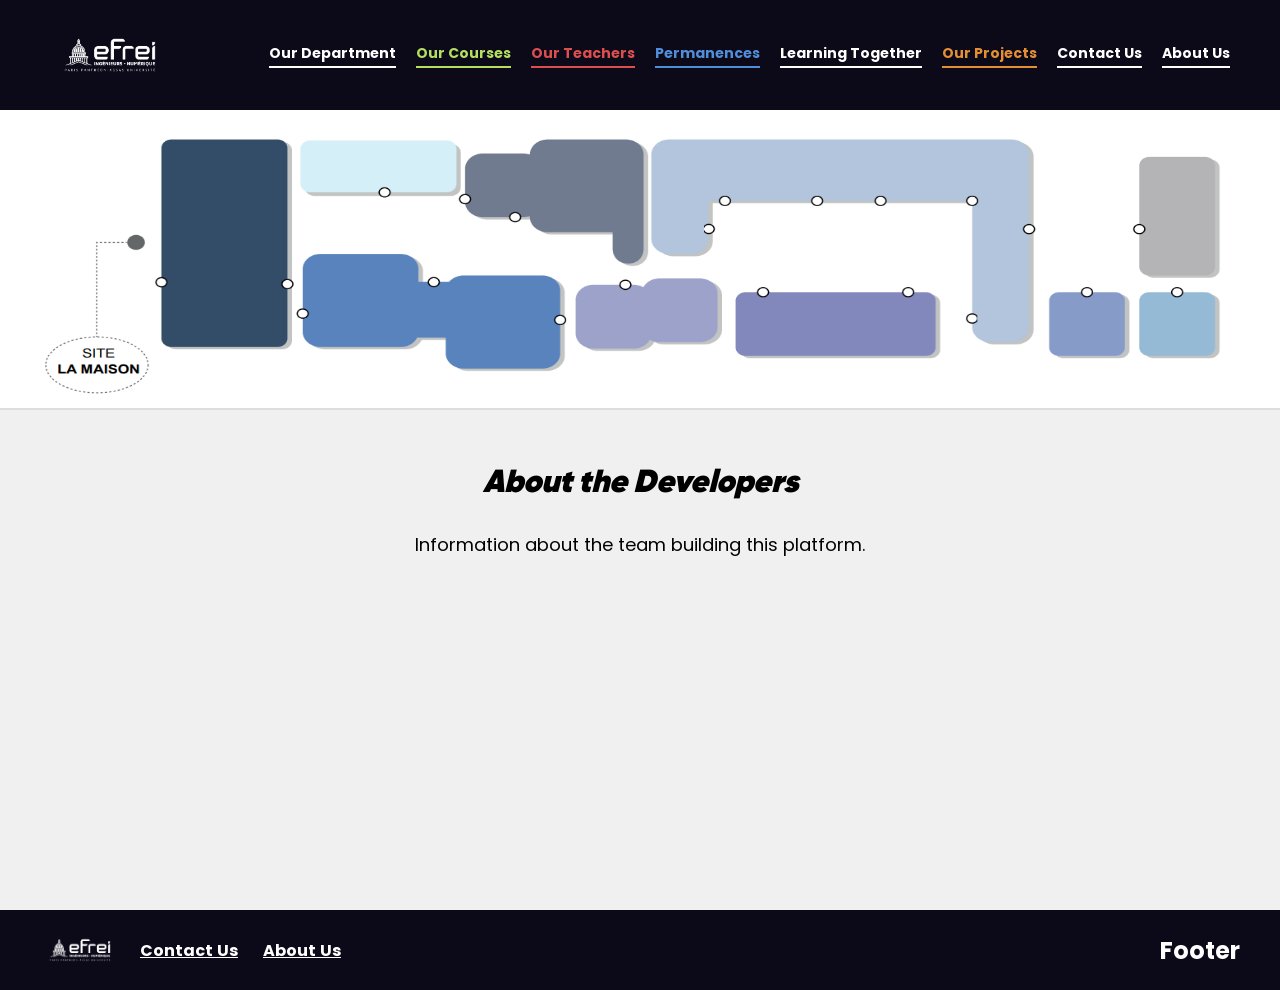
==== about.html @ 65ad8d37 "feat: implement dynamic content loading system via data-text attributes and inject into global navig" ====
<!DOCTYPE html>
<html lang="en">
<head>
    <meta charset="UTF-8">
    <meta name="viewport" content="width=device-width, initial-scale=1.0">
    <title>About Us - Computer Science Department</title>
    <link rel="stylesheet" href="css/style.css">
    <link href="https://fonts.googleapis.com/css2?family=Inter:wght@400;700;800;900&display=swap" rel="stylesheet">
</head>
<body>

    <!-- Header -->
    <header>
        <a href="index.html" class="header-logo"><img src="assets/images/Logo-Efrei-Blanc.png" alt="efrei logo"></a>
        <nav>
            <a href="index.html" class="link-dept" data-text="global.navDept">Our Department</a>
            <a href="courses.html" class="link-courses" data-text="global.navCourses">Our Courses</a>
            <a href="teachers.html" class="link-teachers" data-text="global.navTeachers">Our Teachers</a>
            <a href="permanences.html" class="link-permanences" data-text="global.navPermanences">Permanences</a>
            <a href="learning.html" class="link-learning" data-text="global.navLearning">Learning Together</a>
            <a href="projects.html" class="link-projects" data-text="global.navProjects">Our Projects</a>
            <a href="contact.html" class="link-contact" data-text="global.navContact">Contact Us</a>
            <a href="about.html" class="link-about" data-text="global.navAbout">About Us</a>
        </nav>
    </header>

    <!-- Map Section -->
    <div class="map-section">
        <div class="map-placeholder"></div>
    </div>

    <!-- Main Content -->
    <div class="main-content" style="min-height: 50vh;">
        <h1 class="page-main-title" data-text="about.mainTitle">About the Developers</h1>
        <p style="text-align: center; font-size: 18px; margin-top: 20px;" data-text="about.description">Information about the team building this platform.</p>
    </div>

    <!-- Footer -->
    <footer>
        <div class="footer-left">
            <a href="index.html" class="header-logo"><img src="assets/images/Logo-Efrei-Blanc.png" alt="efrei logo" style="height: 40px;"></a>
            <div class="footer-links">
                <a href="contact.html">Contact Us</a>
                <a href="about.html">About Us</a>
            </div>
        </div>
        <div class="footer-logo-text">Footer</div>
    </footer>

    <script src="js/content.js"></script>
    <script src="js/loader.js"></script>
</body>
</html>
---- css/style.css ----
@font-face {
    font-family: 'Poppins';
    src: url('../assets/Fonts/02_POPPINS/Poppins-Regular.ttf') format('truetype');
    font-weight: normal;
    font-style: normal;
}

@font-face {
    font-family: 'Poppins';
    src: url('../assets/Fonts/02_POPPINS/Poppins-Bold.ttf') format('truetype');
    font-weight: bold;
    font-style: normal;
}

@font-face {
    font-family: 'Gilroy';
    src: url('../assets/Fonts/01_GILROY/Gilroy-Bold.otf') format('opentype');
    font-weight: bold;
    font-style: normal;
}

@font-face {
    font-family: 'Gilroy';
    src: url('../assets/Fonts/01_GILROY/Gilroy-Heavy.otf') format('opentype');
    font-weight: 900;
    font-style: normal;
}

* {
    box-sizing: border-box;
    margin: 0;
    padding: 0;
}

body {
    background-color: #f0f0f0; /* Light gray from the PDF */
    color: #000;
    font-family: 'Poppins', sans-serif;
}

h1, h2, h3, h4, h5, h6, .page-main-title, .section-title, .courses-title, .teachers-title, .learning-title, .projects-title {
    font-family: 'Gilroy', sans-serif;
}

/* Header */
header {
    background-color: #0c0919; /* Dark navy */
    display: flex;
    align-items: center;
    padding: 25px 50px;
    justify-content: space-between;
    animation: slideDownFade 0.8s ease-out;
}

.header-logo {
    display: flex;
    align-items: center;
    gap: 10px;
    color: white;
}

.header-logo img {
    height: 60px; /* Increased logo size */
    transition: transform 0.3s ease;
}

.header-logo img:hover {
    transform: scale(1.05);
}

.header-logo svg {
    width: 40px;
    height: 40px;
}

.logo-text {
    font-size: 24px;
    font-weight: 800;
    letter-spacing: -0.5px;
}

nav {
    display: flex;
    gap: 20px;
}

nav a {
    text-decoration: none;
    font-weight: 700;
    font-size: 14px;
    padding-bottom: 4px;
    position: relative;
}

nav a::after {
    content: '';
    position: absolute;
    left: 0;
    bottom: 0;
    height: 2px;
    width: 100%;
}

.link-dept { color: white; }
.link-dept::after { background-color: white; }
.link-courses { color: #b4df5f; }
.link-courses::after { background-color: #b4df5f; }
.link-teachers { color: #dd4f4f; }
.link-teachers::after { background-color: #dd4f4f; }
.link-permanences { color: #518eda; }
.link-permanences::after { background-color: #518eda; }
.link-learning { color: white; }
.link-learning::after { background-color: white; }
.link-projects { color: #e58f35; }
.link-projects::after { background-color: #e58f35; }
.link-contact { color: white; }
.link-contact::after { background-color: white; }
.link-about { color: white; }
.link-about::after { background-color: white; }

/* Interactive Map Section */
.map-section {
    background-color: #ffffff;
    padding: 0;
    width: 100vw;
    position: relative;
    border-bottom: 2px solid #ddd;
    text-align: center;
    height: 300px;
    animation: fadeUp 1s ease-out;
    overflow: hidden;
    left: 50%;
    right: 50%;
    margin-left: -50vw;
    margin-right: -50vw;
}

.map-placeholder {
    width: 100%;
    max-width: 1200px; /* Limit max width for extremely large screens */
    margin: 0 auto;
    height: 100%;
    background: url('../assets/images/MAP_NO_TEXT.png') no-repeat center center;
    background-size: 100% 100%;
    position: relative;
}

/* Map Markers */
.map-marker {
    position: absolute;
    display: flex;
    flex-direction: column;
    align-items: center;
    cursor: pointer;
    text-decoration: none;
    color: #000;
    transform: translate(-50%, -50%);
    transition: transform 0.2s;
}

.map-marker:hover {
    transform: translate(-50%, -50%) scale(1.1);
}

.map-dot {
    width: 15px;
    height: 15px;
    background-color: white;
    border: 2px solid #555;
    border-radius: 50%;
    z-index: 2;
}

.map-line {
    width: 2px;
    height: 30px;
    background-color: #888;
}

.map-label {
    font-size: 12px;
    font-weight: bold;
    font-family: 'Gilroy', sans-serif;
    background-color: rgba(255, 255, 255, 0.8);
    padding: 2px 6px;
    border-radius: 4px;
    white-space: nowrap;
}

/* Common Titles */
.page-main-title {
    font-size: 32px;
    font-style: italic;
    font-weight: 900;
    text-align: center;
    margin: 30px 0;
}

.section-title {
    font-size: 28px;
    font-style: italic;
    font-weight: 900;
    margin: 20px 40px;
}

/* Sections */
.main-content {
    padding: 20px 40px;
    position: relative;
    animation: fadeUp 1s ease-out 0.2s both;
}

.bg-watermark {
    position: absolute;
    left: -100px;
    top: 100px;
    width: 500px;
    height: 500px;
    opacity: 0.03;
    pointer-events: none;
}

/* Home Page specific */
.home-cards {
    display: flex;
    flex-direction: column;
    gap: 15px;
    max-width: 600px;
    margin-left: 40px;
}

.home-card {
    background-color: #e2e2e2;
    padding: 15px 20px;
    border-radius: 8px;
    display: flex;
    align-items: center;
    gap: 15px;
}

.home-card-icon {
    width: 20px;
    height: 20px;
    background-color: #888; /* Placeholder for icon */
    border-radius: 50%;
}

.home-card h3 {
    font-size: 16px;
    margin-bottom: 5px;
}

.home-card p {
    font-size: 14px;
    color: #555;
}

.image-container {
    width: 100%;
    height: 300px;
    background-color: #ccc;
    border-radius: 12px;
    margin: 20px 40px;
    max-width: 800px;
    overflow: hidden;
}

.image-container img {
    width: 100%;
    height: 100%;
    object-fit: cover;
}

/* Permanences specific */
.search-bar {
    margin: 20px 40px;
    padding: 10px 20px;
    border: 2px solid #518eda;
    border-radius: 8px;
    font-size: 16px;
    width: 300px;
    background-color: white;
}

.permanences-layout {
    display: flex;
    gap: 40px;
    padding: 0 40px;
}

.permanences-grid {
    display: grid;
    grid-template-columns: repeat(2, 1fr);
    gap: 15px;
    flex: 1;
}

.course-card {
    background-color: #9cb4d8;
    padding: 20px;
    border-radius: 8px;
}

.course-card.light {
    background-color: #c9d8eb;
}

.course-card h4 {
    font-size: 18px;
    margin-bottom: 10px;
}

.course-card p {
    font-size: 14px;
    font-style: italic;
}

.planning-box {
    flex: 1;
    background-color: #a8c4e6;
    border: 4px solid #6b9bd2;
    border-radius: 12px;
    min-height: 500px;
}

.reserve-btn {
    display: block;
    margin: 30px auto;
    padding: 10px 30px;
    font-size: 20px;
    font-weight: bold;
    border: 2px solid #0c0919;
    border-radius: 8px;
    background: transparent;
    cursor: pointer;
}

/* Projects specific */
.projects-title {
    color: #e58f35;
    text-align: center;
    font-size: 24px;
    margin-bottom: 30px;
    font-style: italic;
    text-decoration: underline;
}

.project-row {
    display: flex;
    background-color: #e2e2e2;
    border-radius: 20px;
    overflow: hidden;
    margin: 20px 40px;
}

.project-img {
    width: 40%;
    background-color: #ccc;
    min-height: 200px;
}

.project-img img {
    width: 100%;
    height: 100%;
    object-fit: cover;
}

.project-info {
    padding: 20px 30px;
    width: 60%;
    position: relative;
}

.project-info h3 {
    font-size: 20px;
    text-decoration: underline;
    margin-bottom: 10px;
}

.btn-orange {
    position: absolute;
    top: 20px;
    right: 20px;
    background-color: #e58f35;
    color: white;
    border: none;
    padding: 8px 20px;
    border-radius: 20px;
    font-weight: bold;
    cursor: pointer;
}

/* Courses specific */
.courses-title {
    color: #b4df5f;
    text-align: center;
    font-size: 28px;
    margin-bottom: 30px;
    font-style: italic;
}

.courses-grid {
    display: grid;
    grid-template-columns: repeat(2, 1fr);
    gap: 30px;
    padding: 0 40px;
}

.course-item {
    background-color: #e2e2e2;
    border-radius: 20px;
    overflow: hidden;
    padding-bottom: 20px;
    text-align: center;
}

.course-item .img-top {
    height: 200px;
    background-color: #ccc;
    margin-bottom: 20px;
}

.course-item .img-top img {
    width: 100%;
    height: 100%;
    object-fit: cover;
}

.course-item h3 {
    font-size: 20px;
    text-decoration: underline;
    text-align: left;
    margin: 0 20px 10px;
}

.course-item p {
    text-align: left;
    margin: 0 20px 20px;
    font-style: italic;
}

.btn-green {
    background-color: #b4df5f;
    color: white;
    border: none;
    padding: 10px 30px;
    border-radius: 20px;
    font-weight: bold;
    cursor: pointer;
}

/* Teachers specific */
.teachers-title {
    color: #dd4f4f;
    text-align: center;
    font-size: 28px;
    margin-bottom: 30px;
    font-style: italic;
}

.teacher-card {
    background-color: #d1d1d1;
    border-radius: 12px;
    margin: 20px 40px;
    padding: 20px;
    position: relative;
}

.teacher-header {
    display: flex;
    align-items: center;
    gap: 20px;
}

.teacher-avatar {
    width: 80px;
    height: 80px;
    border-radius: 50%;
    background-color: #999;
    overflow: hidden;
}

.teacher-avatar img {
    width: 100%;
    height: 100%;
    object-fit: cover;
}

.teacher-info h3 {
    font-size: 24px;
    font-weight: 300;
    text-decoration: underline;
}

.teacher-info p {
    font-style: italic;
    font-size: 14px;
    margin-top: 5px;
}

.teacher-arrow {
    position: absolute;
    right: 30px;
    top: 30px;
    width: 0;
    height: 0;
    border-left: 15px solid transparent;
    border-right: 15px solid transparent;
}

.arrow-down { border-top: 15px solid #999; }
.arrow-up { border-bottom: 15px solid #999; }

.teacher-expanded {
    margin-top: 20px;
    padding-left: 100px;
}

.btn-red {
    background-color: #dd4f4f;
    color: white;
    border: none;
    padding: 10px 20px;
    border-radius: 20px;
    font-weight: bold;
    cursor: pointer;
    margin-top: 20px;
}

/* Learning Together specific */
.learning-title {
    color: #d4b840;
    text-align: center;
    font-size: 28px;
    margin-bottom: 30px;
    font-style: italic;
}

.learning-layout {
    display: flex;
    justify-content: space-between;
    padding: 0 40px;
}

.learning-sidebar {
    width: 200px;
}

.learning-sidebar h4 {
    font-size: 18px;
    font-weight: bold;
    text-decoration: underline;
    margin-bottom: 15px;
}

.learning-sidebar ul {
    list-style: none;
}

.learning-sidebar ul li {
    margin-bottom: 10px;
}

.learning-sidebar ul li a {
    color: #000;
    text-decoration: underline;
    font-style: italic;
}

.learning-main {
    flex: 1;
    margin-left: 40px;
    margin-right: 40px;
    background-color: #a8c4e6;
    border: 4px solid #6b9bd2;
    border-radius: 12px;
    min-height: 400px;
}

.learning-sidebar-right {
    width: 150px;
    text-align: right;
}

/* Footer */
footer {
    background-color: #0c0919;
    color: white;
    display: flex;
    justify-content: space-between;
    align-items: center;
    padding: 20px 40px;
    margin-top: 50px;
}

.footer-left {
    display: flex;
    align-items: center;
    gap: 20px;
}

.footer-links a {
    color: white;
    text-decoration: underline;
    margin-right: 20px;
    font-weight: bold;
}

.footer-logo-text {
    font-size: 24px;
    font-weight: bold;
}

/* Animations */
@keyframes slideDownFade {
    0% { opacity: 0; transform: translateY(-20px); }
    100% { opacity: 1; transform: translateY(0); }
}

@keyframes fadeUp {
    0% { opacity: 0; transform: translateY(30px); }
    100% { opacity: 1; transform: translateY(0); }
}
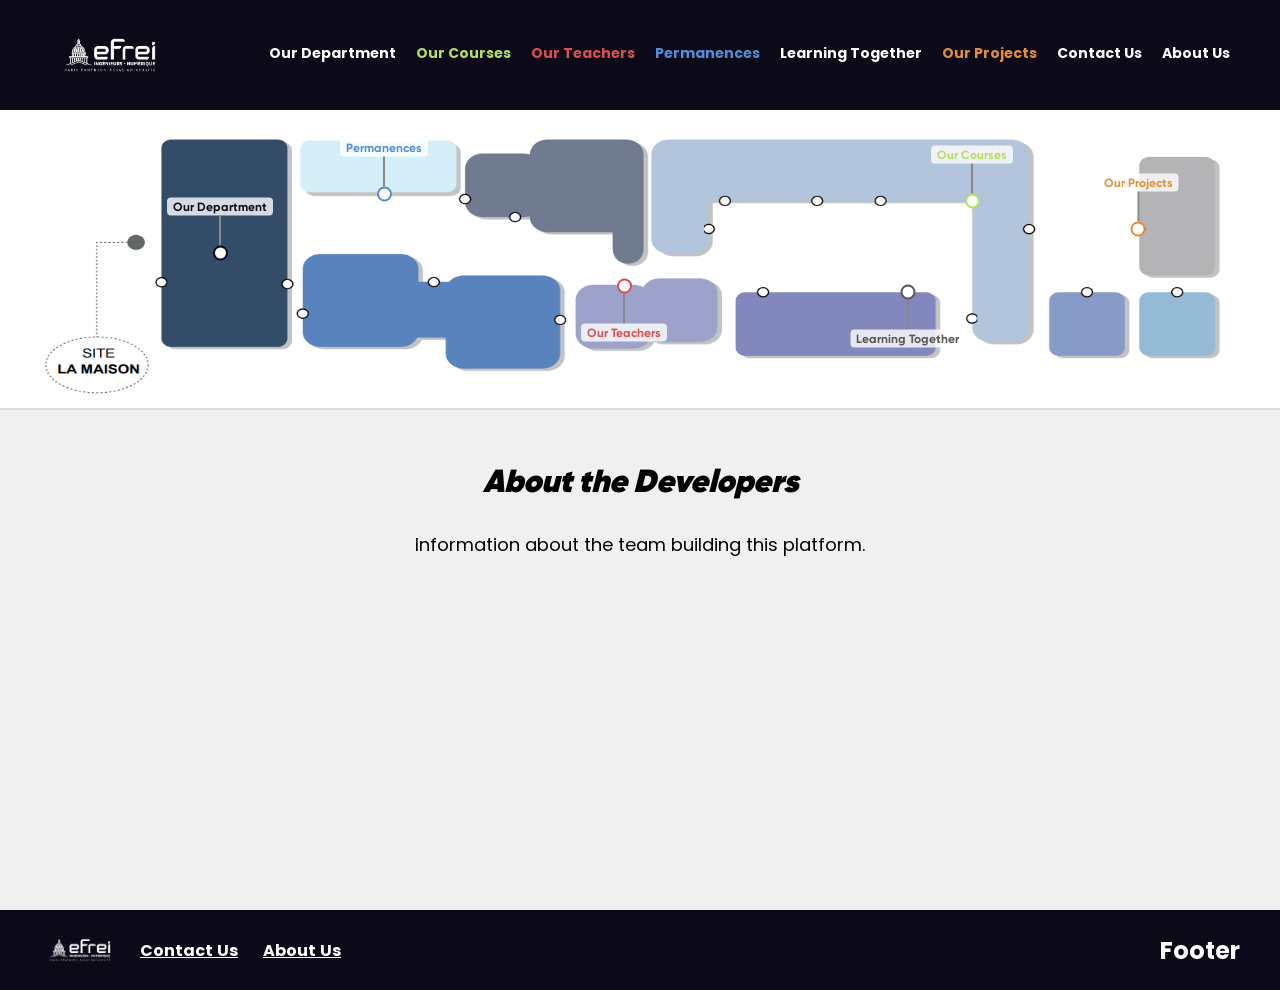
==== commit 29d788f9: "feat: add GitHub activity histogram and define site-wide CSS styles with typography and layout compo" ====
--- a/about.html
+++ b/about.html
@@ -26,8 +26,7 @@
 
     <!-- Map Section -->
     <div class="map-section">
-        <div class="map-placeholder"></div>
-    </div>
+        <div class="map-placeholder"></div>`r`n    </div>
 
     <!-- Main Content -->
     <div class="main-content" style="min-height: 50vh;">
--- a/css/style.css
+++ b/css/style.css
@@ -90,14 +90,25 @@
     font-size: 14px;
     padding-bottom: 4px;
     position: relative;
+    transition: transform 0.2s ease, color 0.2s ease;
+}
+
+nav a:hover {
+    transform: translateY(-2px);
 }
 
 nav a::after {
     content: '';
     position: absolute;
-    left: 0;
+    left: 50%;
     bottom: 0;
     height: 2px;
+    width: 0;
+    transform: translateX(-50%);
+    transition: width 0.3s ease;
+}
+
+nav a:hover::after {
     width: 100%;
 }
 
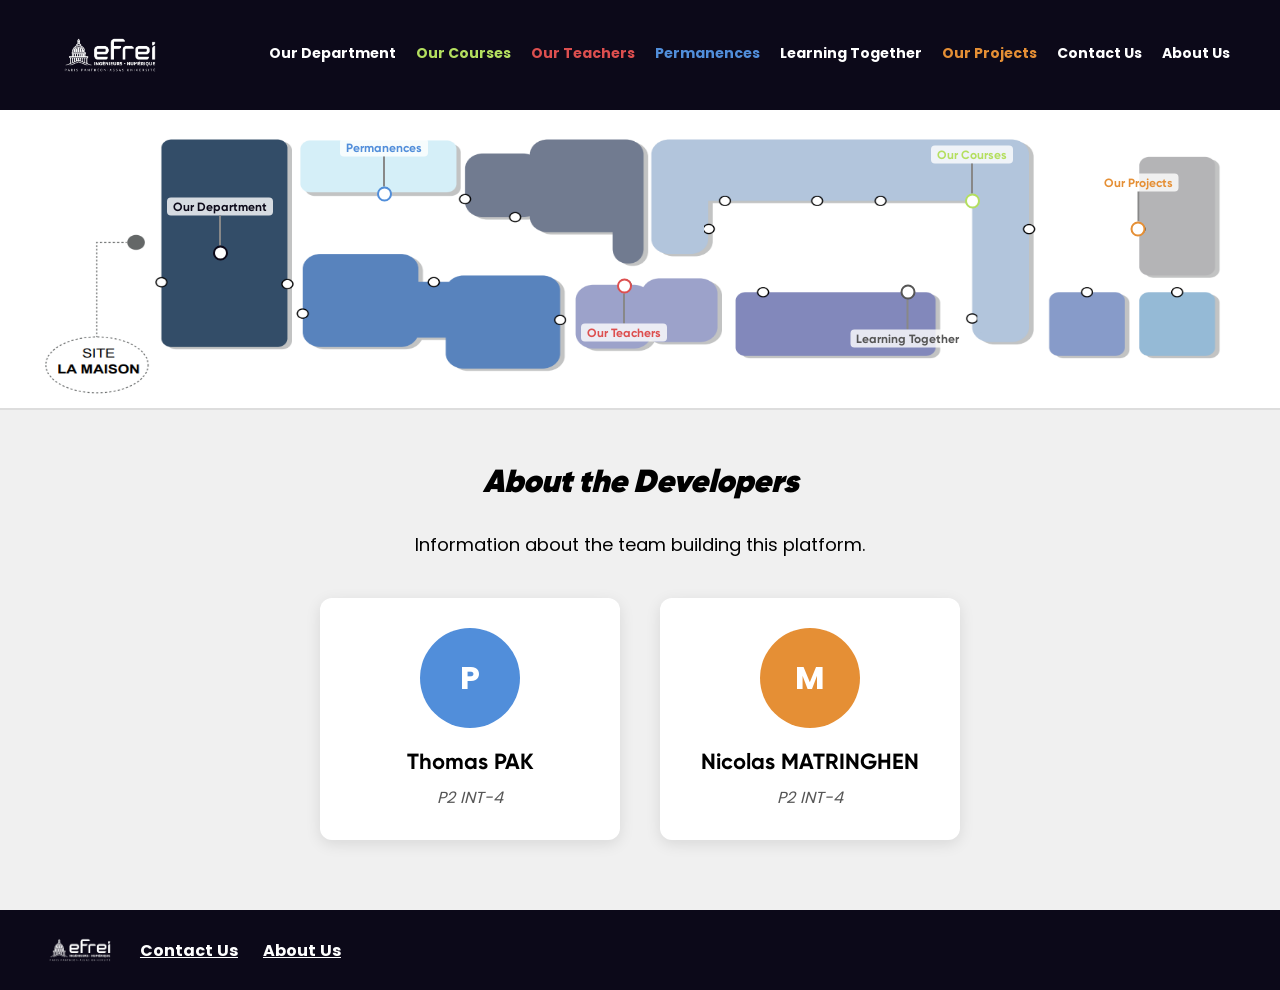
==== commit 7b82fd80: "feat: implement dynamic content loading and update team profile section on about page" ====
--- a/about.html
+++ b/about.html
@@ -1,5 +1,6 @@
 <!DOCTYPE html>
 <html lang="en">
+
 <head>
     <meta charset="UTF-8">
     <meta name="viewport" content="width=device-width, initial-scale=1.0">
@@ -7,6 +8,7 @@
     <link rel="stylesheet" href="css/style.css">
     <link href="https://fonts.googleapis.com/css2?family=Inter:wght@400;700;800;900&display=swap" rel="stylesheet">
 </head>
+
 <body>
 
     <!-- Header -->
@@ -26,18 +28,40 @@
 
     <!-- Map Section -->
     <div class="map-section">
-        <div class="map-placeholder"></div>`r`n    </div>
+        <div class="map-placeholder"></div>`r`n
+    </div>
 
     <!-- Main Content -->
     <div class="main-content" style="min-height: 50vh;">
         <h1 class="page-main-title" data-text="about.mainTitle">About the Developers</h1>
-        <p style="text-align: center; font-size: 18px; margin-top: 20px;" data-text="about.description">Information about the team building this platform.</p>
+        <p style="text-align: center; font-size: 18px; margin-top: 20px; margin-bottom: 40px;"
+            data-text="about.description">Information about the team building this platform.</p>
+
+        <div style="display: flex; justify-content: center; gap: 40px; flex-wrap: wrap; padding: 0 40px;">
+            <div
+                style="background: white; border-radius: 12px; padding: 30px; text-align: center; box-shadow: 0 4px 15px rgba(0,0,0,0.1); width: 300px;">
+                <div
+                    style="width: 100px; height: 100px; border-radius: 50%; background-color: #518eda; margin: 0 auto 20px; display: flex; align-items: center; justify-content: center; color: white; font-weight: bold; font-size: 32px;">
+                    P</div>
+                <h3 style="font-size: 22px; margin-bottom: 10px;">Thomas PAK</h3>
+                <p style="font-style: italic; color: #555;">P2 INT-4</p>
+            </div>
+            <div
+                style="background: white; border-radius: 12px; padding: 30px; text-align: center; box-shadow: 0 4px 15px rgba(0,0,0,0.1); width: 300px;">
+                <div
+                    style="width: 100px; height: 100px; border-radius: 50%; background-color: #e58f35; margin: 0 auto 20px; display: flex; align-items: center; justify-content: center; color: white; font-weight: bold; font-size: 32px;">
+                    M</div>
+                <h3 style="font-size: 22px; margin-bottom: 10px;">Nicolas MATRINGHEN</h3>
+                <p style="font-style: italic; color: #555;">P2 INT-4</p>
+            </div>
+        </div>
     </div>
 
     <!-- Footer -->
     <footer>
         <div class="footer-left">
-            <a href="index.html" class="header-logo"><img src="assets/images/Logo-Efrei-Blanc.png" alt="efrei logo" style="height: 40px;"></a>
+            <a href="index.html" class="header-logo"><img src="assets/images/Logo-Efrei-Blanc.png" alt="efrei logo"
+                    style="height: 40px;"></a>
             <div class="footer-links">
                 <a href="contact.html">Contact Us</a>
                 <a href="about.html">About Us</a>
@@ -49,4 +73,5 @@
     <script src="js/content.js"></script>
     <script src="js/loader.js"></script>
 </body>
-</html>
+
+</html>
--- a/css/style.css
+++ b/css/style.css
@@ -620,6 +620,7 @@
 .footer-logo-text {
     font-size: 24px;
     font-weight: bold;
+    display: none;
 }
 
 /* Animations */
